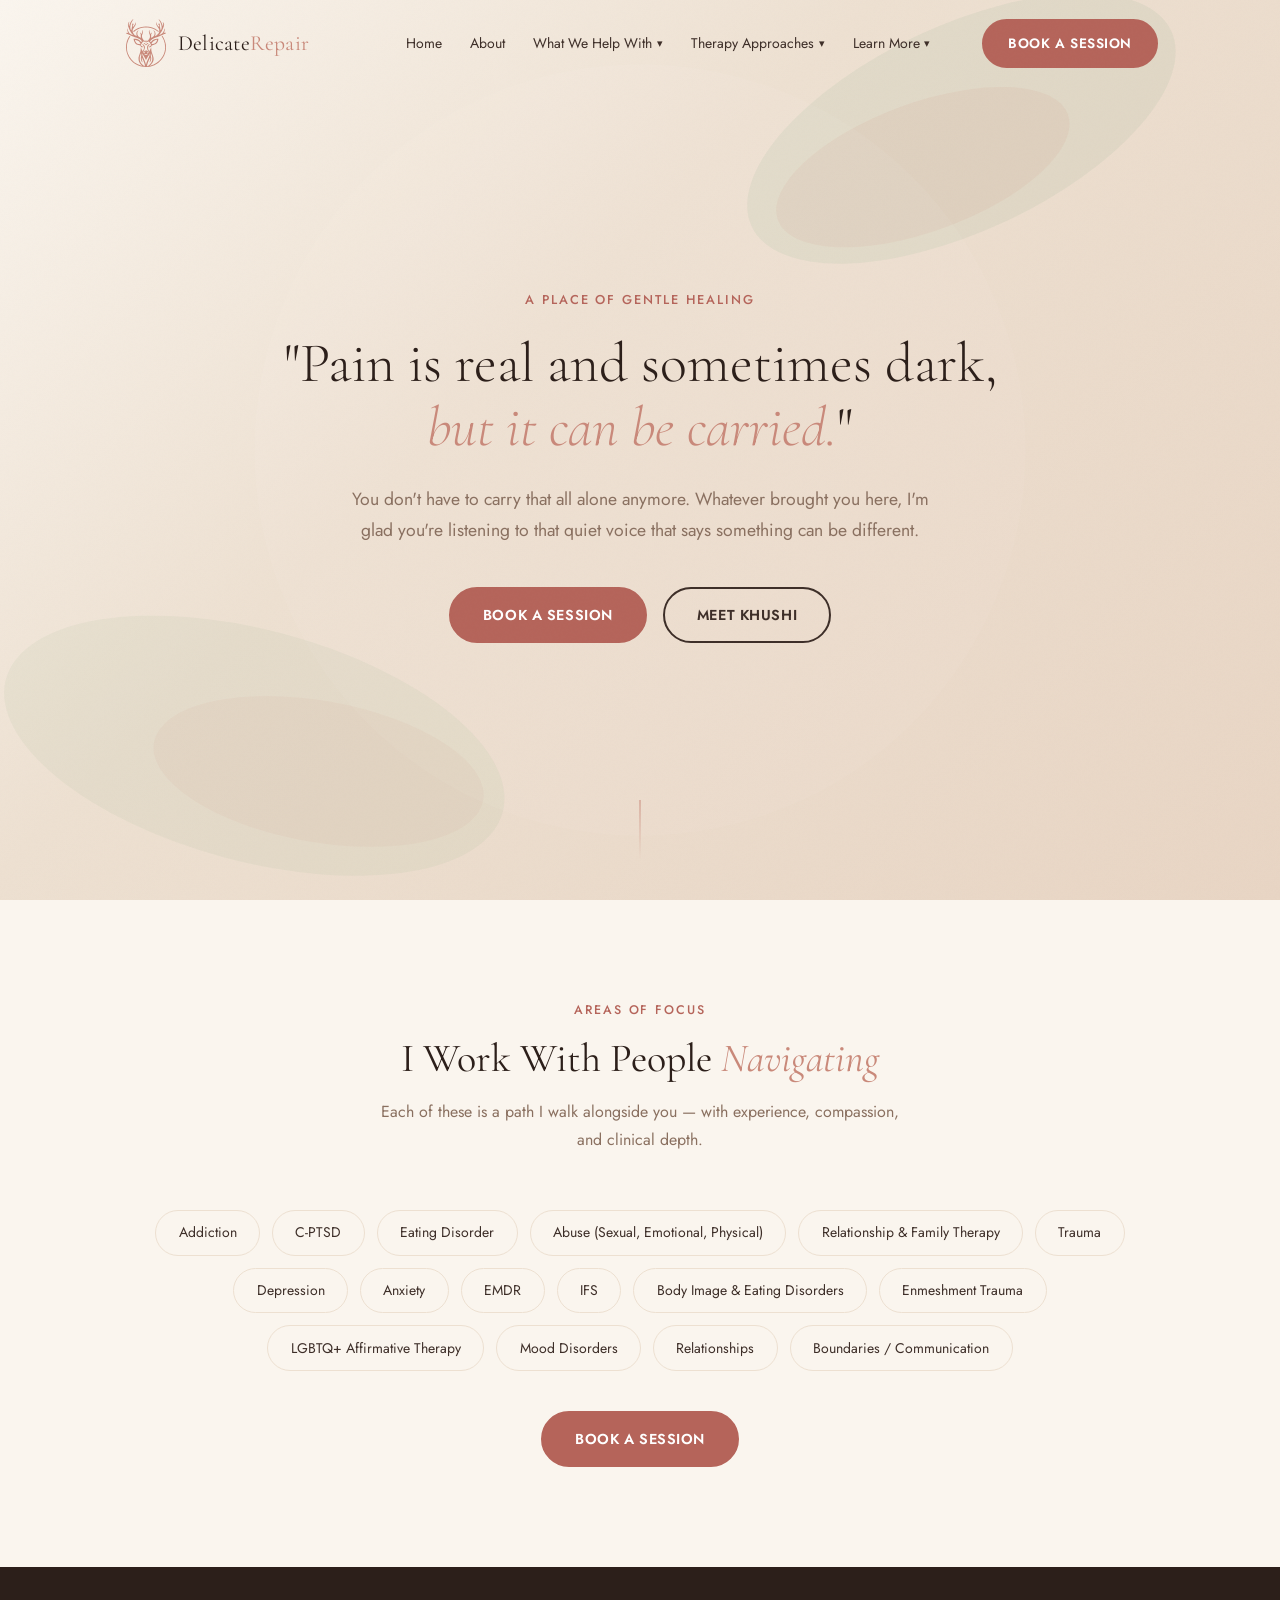
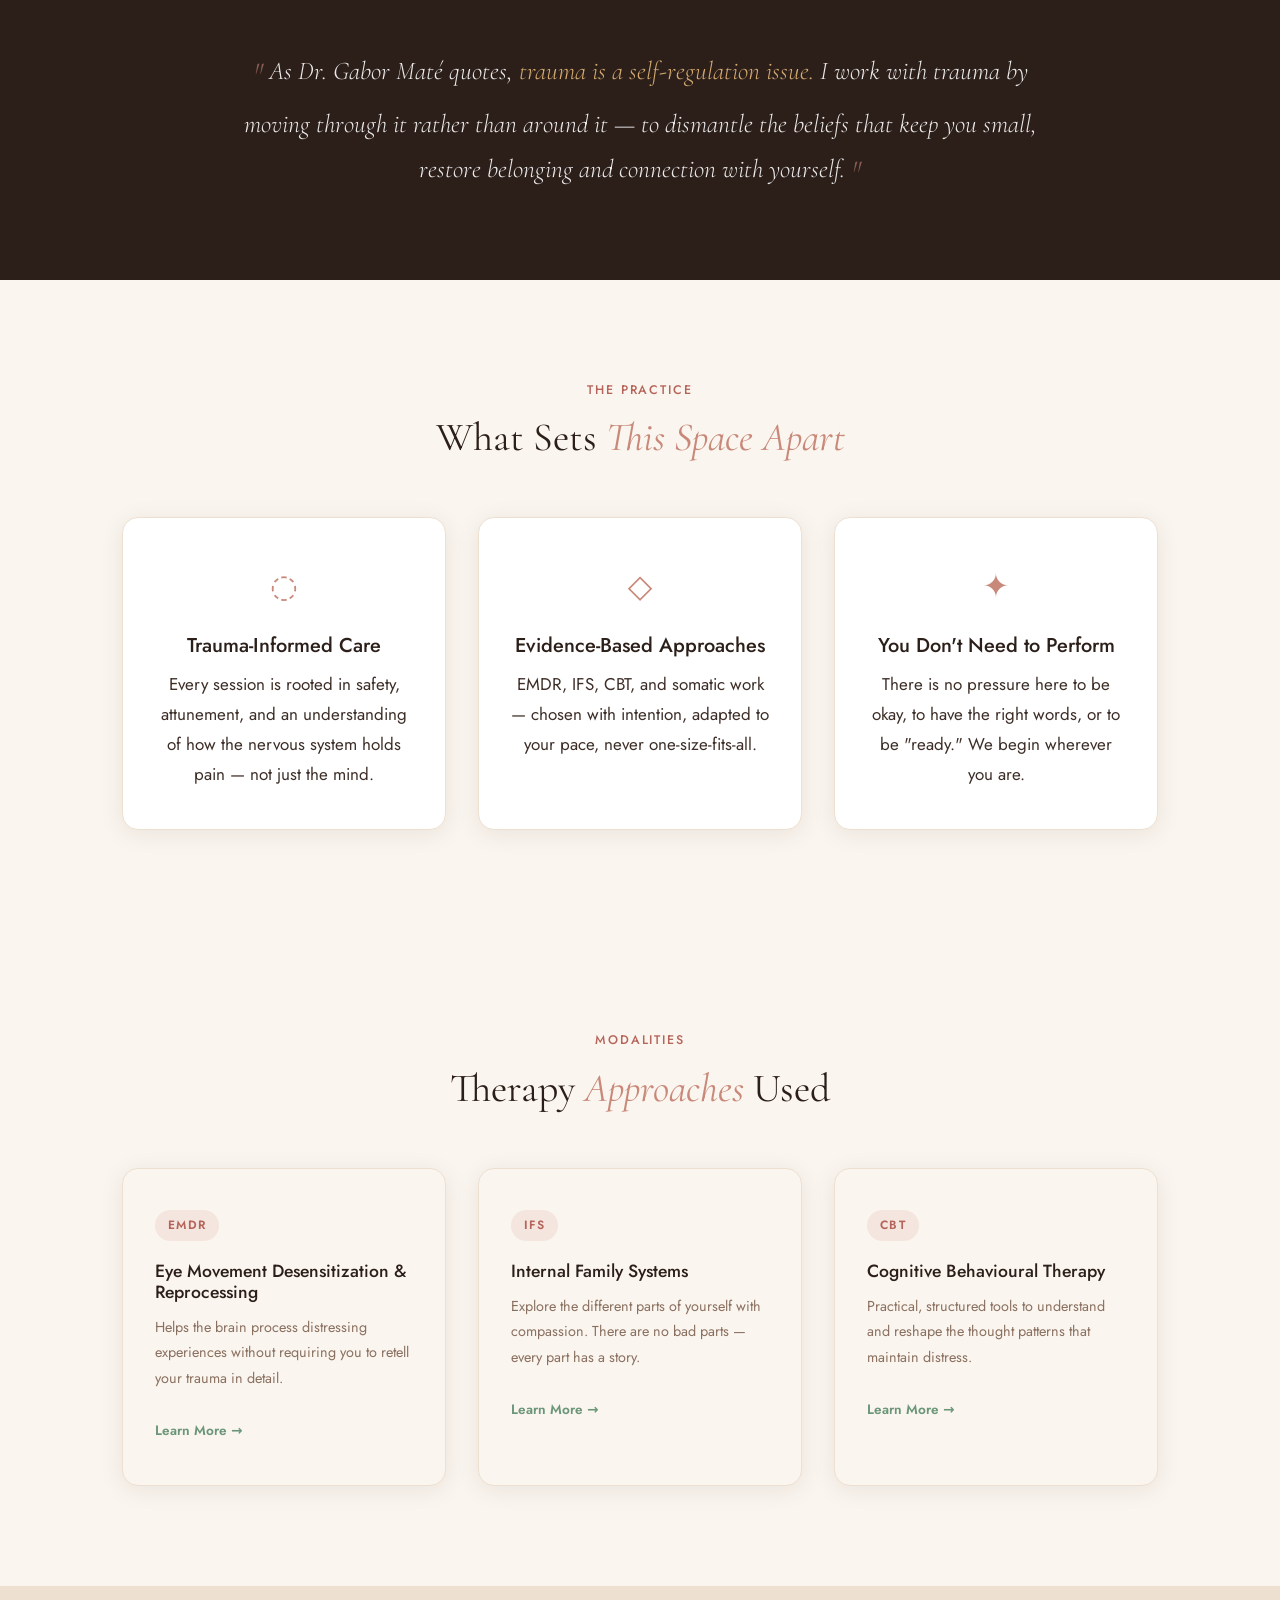
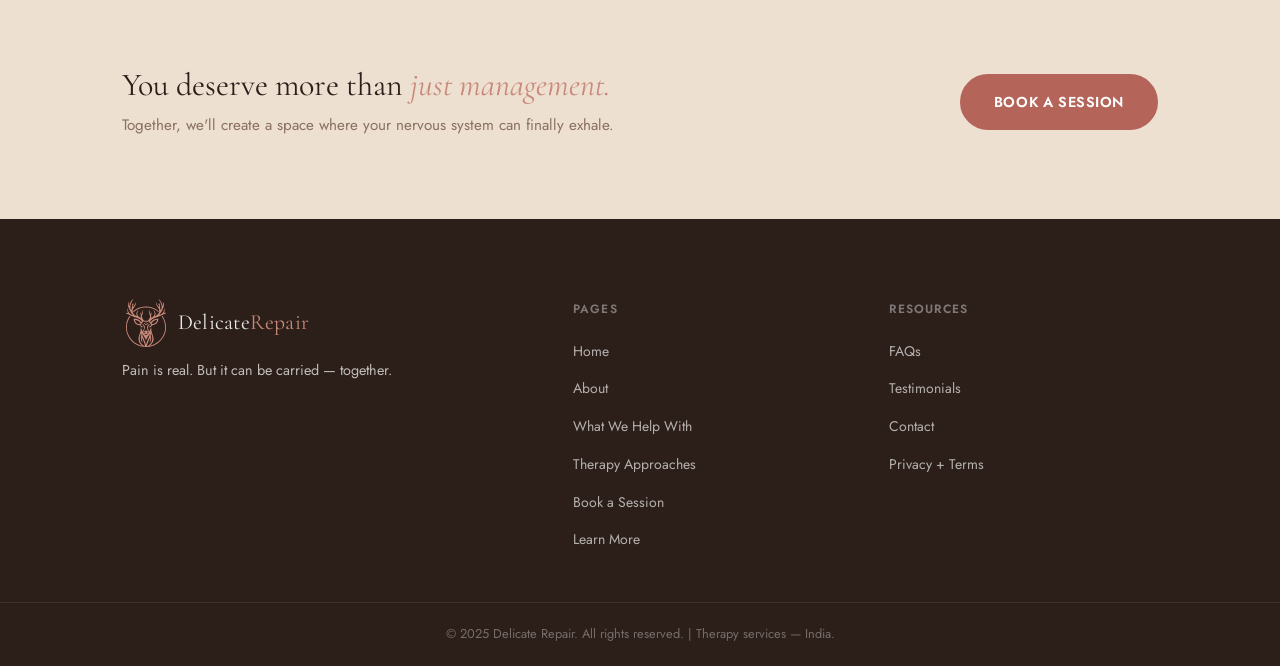
==== index.html @ 8965745e "Initial commit for Delicate Repair website" ====
<!doctype html>
<html lang="en">
  <head>
    <meta charset="UTF-8" />
    <meta name="viewport" content="width=device-width, initial-scale=1.0" />
    <title>Delicate Repair — Compassionate Therapy by Khushi</title>
    <meta name="description" content="Delicate Repair is a private therapy practice by Khushi — a trauma-informed therapist based in India. Individual, couples, and family therapy rooted in compassion and healing." />
    <link rel="preconnect" href="https://fonts.googleapis.com" />
    <link rel="preconnect" href="https://fonts.gstatic.com" crossorigin />
    <link href="https://fonts.googleapis.com/css2?family=Cormorant+Garamond:ital,wght@0,300;0,400;0,500;0,600;1,300;1,400;1,500&family=Jost:wght@300;400;500;600&display=swap" rel="stylesheet" />
    <link rel="stylesheet" href="style.css" />
  </head>
  <body>
    <div class="grain-overlay" aria-hidden="true"></div>

    <!-- NAVBAR -->
    <nav class="navbar" id="navbar">
      <div class="nav-container">
        <a href="/" class="nav-logo">
          <img src="/logo2.svg" alt="Delicate Repair Logo" class="logo-mark" />
          <span class="logo-text">Delicate<em>Repair</em></span>
        </a>
        <ul class="nav-links" id="nav-links">
          <li><a href="/">Home</a></li>
          <li><a href="/about.html">About</a></li>
          <li class="has-dropdown">
            <a href="/specialties.html">What We Help With <span class="dropdown-arrow">▾</span></a>
            <ul class="dropdown">
              <li><a href="/specialties/trauma.html">Trauma</a></li>
              <li><a href="/specialties/anxiety.html">Anxiety</a></li>
              <li><a href="/specialties/depression.html">Depression</a></li>
              <li><a href="/specialties/eating-disorders.html">Eating Disorders</a></li>
              <li><a href="/specialties/addiction.html">Addiction</a></li>
              <li><a href="/specialties/couples-therapy.html">Couples Therapy</a></li>
              <li><a href="/specialties.html">All Specialties →</a></li>
            </ul>
          </li>
          <li class="has-dropdown">
            <a href="/approaches.html">Therapy Approaches <span class="dropdown-arrow">▾</span></a>
            <ul class="dropdown">
              <li><a href="/approaches/emdr.html">EMDR</a></li>
              <li><a href="/approaches/ifs.html">Internal Family Systems</a></li>
            </ul>
          </li>
          <li class="has-dropdown">
            <a href="/learn.html">Learn More <span class="dropdown-arrow">▾</span></a>
            <ul class="dropdown">
              <li><a href="/learn.html#faqs">FAQs</a></li>
              <li><a href="/learn.html#testimonials">Testimonials</a></li>
              <li><a href="/learn.html#contact">Contact</a></li>
            </ul>
          </li>
        </ul>
        <a href="/book.html" class="btn-primary nav-cta">Book a Session</a>
        <button class="hamburger" id="hamburger" aria-label="Toggle menu">
          <span></span><span></span><span></span>
        </button>
      </div>
    </nav>

    <!-- HERO -->
    <section class="hero" id="home">
      <div class="hero-bg">
        <div class="hero-gradient"></div>
        <div class="hero-botanical" aria-hidden="true">
          <svg viewBox="0 0 800 700" fill="none" xmlns="http://www.w3.org/2000/svg" class="hero-svg">
            <ellipse cx="650" cy="100" rx="180" ry="80" fill="#8FAF8E" opacity="0.12" transform="rotate(-25 650 100)"/>
            <ellipse cx="620" cy="130" rx="120" ry="50" fill="#C9897A" opacity="0.10" transform="rotate(-20 620 130)"/>
            <ellipse cx="100" cy="580" rx="200" ry="90" fill="#8FAF8E" opacity="0.10" transform="rotate(15 100 580)"/>
            <ellipse cx="150" cy="600" rx="130" ry="55" fill="#C9897A" opacity="0.08" transform="rotate(10 150 600)"/>
            <circle cx="400" cy="350" r="300" fill="#FAF5EE" opacity="0.04"/>
          </svg>
        </div>
      </div>
      <div class="hero-content fade-in">
        <p class="hero-eyebrow">A place of gentle healing</p>
        <h1 class="hero-title">"Pain is real and sometimes dark, <em>but it can be carried.</em>"</h1>
        <p class="hero-sub">
          You don't have to carry that all alone anymore. Whatever brought you here, I'm glad you're listening to that quiet voice that says something can be different.
        </p>
        <div class="hero-actions">
          <a href="/book.html" class="btn-primary">Book a Session</a>
          <a href="/about.html" class="btn-ghost">Meet Khushi</a>
        </div>
      </div>
      <a href="#works-with" class="scroll-indicator" aria-label="Scroll down">
        <span class="scroll-line"></span>
      </a>
    </section>

    <!-- WORKS WITH -->
    <section class="section works-with" id="works-with">
      <div class="container">
        <div class="section-header fade-in">
          <p class="section-eyebrow">Areas of Focus</p>
          <h2 class="section-title">I Work With People <em>Navigating</em></h2>
          <p class="section-sub">Each of these is a path I walk alongside you — with experience, compassion, and clinical depth.</p>
        </div>
        <div class="pills-grid fade-in" style="--delay:0.2s">
          <a href="/specialties/addiction.html" class="pill-tag">Addiction</a>
          <a href="/specialties/c-ptsd.html" class="pill-tag">C-PTSD</a>
          <a href="/specialties/eating-disorders.html" class="pill-tag">Eating Disorder</a>
          <a href="/specialties/abuse.html" class="pill-tag">Abuse (Sexual, Emotional, Physical)</a>
          <a href="/specialties/relationships.html" class="pill-tag">Relationship & Family Therapy</a>
          <a href="/specialties/trauma.html" class="pill-tag">Trauma</a>
          <a href="/specialties/depression.html" class="pill-tag">Depression</a>
          <a href="/specialties/anxiety.html" class="pill-tag">Anxiety</a>
          <a href="/approaches/emdr.html" class="pill-tag">EMDR</a>
          <a href="/approaches/ifs.html" class="pill-tag">IFS</a>
          <a href="/specialties/eating-disorders.html" class="pill-tag">Body Image & Eating Disorders</a>
          <a href="/specialties/enmeshment-trauma.html" class="pill-tag">Enmeshment Trauma</a>
          <a href="/specialties/lgbtq.html" class="pill-tag">LGBTQ+ Affirmative Therapy</a>
          <a href="/specialties/mood-disorders.html" class="pill-tag">Mood Disorders</a>
          <a href="/specialties/relationships.html" class="pill-tag">Relationships</a>
          <a href="/specialties/boundaries.html" class="pill-tag">Boundaries / Communication</a>
        </div>
        <div class="section-cta fade-in" style="--delay:0.35s">
          <a href="/book.html" class="btn-primary">Book a Session</a>
        </div>
      </div>
    </section>

    <!-- PHILOSOPHY QUOTE BAND -->
    <section class="quote-band">
      <div class="container">
        <blockquote class="pull-quote fade-in">
          <span class="quote-mark">"</span>
          As Dr. Gabor Maté quotes, <em>trauma is a self-regulation issue.</em> I work with trauma by moving through it rather than around it — to dismantle the beliefs that keep you small, restore belonging and connection with yourself.
          <span class="quote-mark">"</span>
        </blockquote>
      </div>
    </section>

    <!-- THREE PILLARS -->
    <section class="section pillars">
      <div class="container">
        <div class="section-header fade-in">
          <p class="section-eyebrow">The Practice</p>
          <h2 class="section-title">What Sets <em>This Space Apart</em></h2>
        </div>
        <div class="pillars-grid">
          <div class="pillar-card fade-in">
            <div class="pillar-icon">◌</div>
            <h3>Trauma-Informed Care</h3>
            <p>Every session is rooted in safety, attunement, and an understanding of how the nervous system holds pain — not just the mind.</p>
          </div>
          <div class="pillar-card fade-in" style="--delay:0.15s">
            <div class="pillar-icon">◇</div>
            <h3>Evidence-Based Approaches</h3>
            <p>EMDR, IFS, CBT, and somatic work — chosen with intention, adapted to your pace, never one-size-fits-all.</p>
          </div>
          <div class="pillar-card fade-in" style="--delay:0.3s">
            <div class="pillar-icon">✦</div>
            <h3>You Don't Need to Perform</h3>
            <p>There is no pressure here to be okay, to have the right words, or to be "ready." We begin wherever you are.</p>
          </div>
        </div>
      </div>
    </section>

    <!-- APPROACHES TEASER -->
    <section class="section approaches-teaser">
      <div class="container">
        <div class="section-header fade-in">
          <p class="section-eyebrow">Modalities</p>
          <h2 class="section-title">Therapy <em>Approaches</em> Used</h2>
        </div>
        <div class="approach-cards">
          <a href="/approaches/emdr.html" class="approach-card fade-in">
            <span class="approach-abbr">EMDR</span>
            <h3>Eye Movement Desensitization & Reprocessing</h3>
            <p>Helps the brain process distressing experiences without requiring you to retell your trauma in detail.</p>
            <span class="approach-link">Learn More →</span>
          </a>
          <a href="/approaches/ifs.html" class="approach-card fade-in" style="--delay:0.15s">
            <span class="approach-abbr">IFS</span>
            <h3>Internal Family Systems</h3>
            <p>Explore the different parts of yourself with compassion. There are no bad parts — every part has a story.</p>
            <span class="approach-link">Learn More →</span>
          </a>
          <a href="/specialties.html" class="approach-card fade-in" style="--delay:0.3s">
            <span class="approach-abbr">CBT</span>
            <h3>Cognitive Behavioural Therapy</h3>
            <p>Practical, structured tools to understand and reshape the thought patterns that maintain distress.</p>
            <span class="approach-link">Learn More →</span>
          </a>
        </div>
      </div>
    </section>

    <!-- CTA BAND -->
    <section class="cta-band fade-in">
      <div class="container cta-band-inner">
        <div>
          <h2 class="cta-band-title">You deserve more than <em>just management.</em></h2>
          <p class="cta-band-sub">Together, we'll create a space where your nervous system can finally exhale.</p>
        </div>
        <a href="/book.html" class="btn-primary">Book a Session</a>
      </div>
    </section>

    <!-- FOOTER -->
    <footer class="footer">
      <div class="container footer-inner">
        <div class="footer-brand">
          <a href="/" class="nav-logo">
            <img src="/logo2.svg" alt="Delicate Repair Logo" class="logo-mark" />
            <span class="logo-text">Delicate<em>Repair</em></span>
          </a>
          <p class="footer-tagline">Pain is real. But it can be carried — together.</p>
        </div>
        <div class="footer-col">
          <p class="footer-col-title">Pages</p>
          <ul>
            <li><a href="/">Home</a></li>
            <li><a href="/about.html">About</a></li>
            <li><a href="/specialties.html">What We Help With</a></li>
            <li><a href="/approaches.html">Therapy Approaches</a></li>
            <li><a href="/book.html">Book a Session</a></li>
            <li><a href="/learn.html">Learn More</a></li>
          </ul>
        </div>
        <div class="footer-col">
          <p class="footer-col-title">Resources</p>
          <ul>
            <li><a href="/learn.html#faqs">FAQs</a></li>
            <li><a href="/learn.html#testimonials">Testimonials</a></li>
            <li><a href="/learn.html#contact">Contact</a></li>
            <li><a href="/learn.html#privacy">Privacy + Terms</a></li>
          </ul>
        </div>
      </div>
      <div class="footer-bottom">
        <p>© 2025 Delicate Repair. All rights reserved. | Therapy services — India.</p>
      </div>
    </footer>

    <script src="script.js"></script>
  </body>
</html>
---- style.css ----
/* ============================================================
   DELICATE REPAIR — FULL DESIGN SYSTEM
   Color: Dusty Rose / Sage Green / Deep Espresso / Warm Cream
   Fonts: Cormorant Garamond (serif), Jost (sans)
   ============================================================ */

/* ── ROOT / TOKENS ── */
:root {
  --brand:       #C9897A;
  --brand-deep:  #B5645A;
  --brand-hover: #8F3F36;
  --sage:        #8FAF8E;
  --sage-deep:   #6B967A;
  --sage-hover:  #4A7058;
  --espresso:    #2C1F1A;
  --cream:       #FAF5EE;
  --linen:       #EDE0D1;
  --text:        #3D2E28;
  --text-muted:  #8A7060;
  --amber:       #D4AA70;
  --lavender:    #B2A4C7;
  --moss:        #7A9E7E;

  --shadow-card: 0 4px 24px rgba(44,31,26,0.08);
  --shadow-lift: 0 8px 40px rgba(44,31,26,0.14);
  --radius-card: 16px;
  --radius-btn:  50px;
  --max-w:       1100px;

  --transition: 0.28s cubic-bezier(0.4, 0, 0.2, 1);
}

/* ── RESET & BASE ── */
*, *::before, *::after { box-sizing: border-box; margin: 0; padding: 0; }

html { scroll-behavior: smooth; }

body {
  font-family: 'Jost', system-ui, sans-serif;
  font-size: 17px;
  line-height: 1.75;
  color: var(--text);
  background: var(--cream);
  overflow-x: hidden;
}

img { max-width: 100%; display: block; }

a { color: var(--sage-deep); text-decoration: underline; text-underline-offset: 3px; transition: color var(--transition); }
a:hover { color: var(--sage-hover); }

h1, h2, h3, h4 { font-family: 'Cormorant Garamond', Georgia, serif; line-height: 1.2; color: var(--espresso); }
h1 { font-size: clamp(2rem, 5vw, 3.75rem); font-weight: 300; }
h2 { font-size: clamp(1.5rem, 4vw, 2.25rem); font-weight: 500; }
h3 { font-family: 'Jost', sans-serif; font-size: clamp(1rem, 2vw, 1.25rem); font-weight: 500; }

em { font-style: italic; color: var(--brand); }

p { margin-bottom: 1.1rem; }
p:last-child { margin-bottom: 0; }

ul { list-style: none; }

/* ── GRAIN OVERLAY ── */
.grain-overlay {
  position: fixed; inset: 0; z-index: 9999; pointer-events: none;
  background-image: url("data:image/svg+xml,%3Csvg viewBox='0 0 512 512' xmlns='http://www.w3.org/2000/svg'%3E%3Cfilter id='n'%3E%3CfeTurbulence type='fractalNoise' baseFrequency='0.75' numOctaves='4' stitchTiles='stitch'/%3E%3C/filter%3E%3Crect width='100%25' height='100%25' filter='url(%23n)' opacity='0.03'/%3E%3C/svg%3E");
  opacity: 0.4;
}

/* ── CONTAINER ── */
.container { max-width: var(--max-w); margin: 0 auto; padding: 0 2rem; }

/* ── SECTION ── */
.section { padding: clamp(60px, 8vw, 100px) 0; }

/* ── BUTTONS ── */
.btn-primary, .btn-ghost {
  display: inline-block;
  font-family: 'Jost', sans-serif;
  font-weight: 600;
  font-size: 0.9rem;
  letter-spacing: 0.04em;
  text-transform: uppercase;
  border-radius: var(--radius-btn);
  padding: 0.85rem 2rem;
  text-decoration: none;
  transition: all var(--transition);
  cursor: pointer;
  border: 2px solid transparent;
  white-space: nowrap;
}

.btn-primary {
  background: var(--brand-deep);
  color: #fff;
  border-color: var(--brand-deep);
}
.btn-primary:hover {
  background: var(--brand-hover);
  border-color: var(--brand-hover);
  color: #fff;
  transform: translateY(-2px);
  box-shadow: 0 6px 20px rgba(143,63,54,0.3);
}

.btn-ghost {
  background: transparent;
  color: var(--text);
  border-color: var(--text);
}
.btn-ghost:hover {
  background: var(--espresso);
  color: #fff;
  border-color: var(--espresso);
  transform: translateY(-2px);
}

/* ── ANIMATIONS ── */
.fade-in {
  opacity: 0;
  transform: translateY(24px);
  transition: opacity 0.7s ease calc(var(--delay, 0s)), transform 0.7s ease calc(var(--delay, 0s));
}
.fade-in.visible {
  opacity: 1;
  transform: translateY(0);
}

/* ── NAVBAR ── */
.navbar {
  position: fixed; top: 0; left: 0; right: 0; z-index: 1000;
  padding: 1.2rem 0;
  transition: background var(--transition), backdrop-filter var(--transition), padding var(--transition), box-shadow var(--transition);
}
.navbar.scrolled {
  background: rgba(250,245,238,0.92);
  backdrop-filter: blur(16px);
  -webkit-backdrop-filter: blur(16px);
  padding: 0.8rem 0;
  box-shadow: 0 2px 20px rgba(44,31,26,0.08);
}
.nav-container {
  max-width: var(--max-w); margin: 0 auto; padding: 0 2rem;
  display: flex; align-items: center; gap: 2rem;
}
.nav-logo {
  text-decoration: none;
  display: flex; align-items: center; gap: 0.5rem;
  flex-shrink: 0;
  margin-right: auto;
}
.logo-mark { width: 3rem; height: 3rem; object-fit: contain; flex-shrink: 0; display: inline-block; fill: var(--brand); }
.logo-text {
  font-family: 'Cormorant Garamond', Georgia, serif;
  font-size: 1.35rem; font-weight: 400;
  color: var(--espresso); letter-spacing: 0.01em;
}
.logo-text em { font-style: normal; color: var(--brand); }

.nav-links {
  display: flex; align-items: center; gap: 0.25rem; list-style: none;
}
.nav-links li { position: relative; }
.nav-links a {
  font-family: 'Jost', sans-serif; font-size: 0.875rem; font-weight: 400;
  color: var(--text); text-decoration: none; padding: 0.5rem 0.75rem;
  border-radius: 6px; display: flex; align-items: center; gap: 0.3rem;
  transition: all var(--transition);
}
.nav-links a:hover, .nav-links a.active { color: var(--brand-deep); background: rgba(201,137,122,0.08); }

.dropdown-arrow { font-size: 0.7rem; transition: transform var(--transition); }
.has-dropdown:hover .dropdown-arrow { transform: rotate(180deg); }

/* Dropdown */
.dropdown {
  position: absolute; top: calc(100% + 0.5rem); left: 0;
  background: var(--cream); border: 1px solid var(--linen);
  border-radius: var(--radius-card); padding: 0.5rem;
  box-shadow: var(--shadow-lift); min-width: 210px;
  opacity: 0; visibility: hidden; transform: translateY(-8px);
  transition: all var(--transition);
  list-style: none;
}
.has-dropdown:hover .dropdown {
  opacity: 1; visibility: visible; transform: translateY(0);
}
.dropdown a {
  display: block; padding: 0.55rem 1rem; border-radius: 8px;
  font-size: 0.875rem; color: var(--text); text-decoration: none;
  transition: all var(--transition);
}
.dropdown a:hover { background: rgba(201,137,122,0.1); color: var(--brand-deep); }

.nav-cta { margin-left: 0.5rem; font-size: 0.85rem; padding: 0.65rem 1.5rem; }

/* Hamburger */
.hamburger {
  display: none; flex-direction: column; gap: 5px; cursor: pointer;
  background: none; border: none; padding: 0.5rem;
}
.hamburger span {
  display: block; width: 24px; height: 2px; background: var(--espresso);
  border-radius: 2px; transition: all var(--transition);
}

/* ── HERO ── */
.hero {
  min-height: 100vh;
  display: flex; align-items: center; justify-content: center;
  position: relative; overflow: hidden;
  padding: 8rem 2rem 6rem;
}
.hero-bg {
  position: absolute; inset: 0;
}
.hero-gradient {
  position: absolute; inset: 0;
  background: linear-gradient(135deg, #FAF5EE 0%, #EDE0D1 40%, #e8d5c4 100%);
}
.hero-botanical { position: absolute; inset: 0; overflow: hidden; }
.hero-svg { width: 100%; height: 100%; position: absolute; inset: 0; }

.hero-content {
  position: relative; z-index: 2; max-width: 760px; text-align: center;
}
.hero-eyebrow {
  font-family: 'Jost', sans-serif; font-size: 0.8rem; font-weight: 500;
  text-transform: uppercase; letter-spacing: 0.15em; color: var(--brand-deep);
  margin-bottom: 1.25rem;
}
.hero-title {
  font-family: 'Cormorant Garamond', Georgia, serif;
  font-size: clamp(2rem, 5vw, 3.5rem); font-weight: 300; line-height: 1.15;
  color: var(--espresso); margin-bottom: 1.5rem;
}
.hero-sub {
  font-size: clamp(1rem, 1.5vw, 1.1rem); color: var(--text-muted);
  max-width: 600px; margin: 0 auto 2.5rem; line-height: 1.8;
}
.hero-actions { display: flex; gap: 1rem; justify-content: center; flex-wrap: wrap; }

.scroll-indicator {
  position: absolute; bottom: 2.5rem; left: 50%; transform: translateX(-50%);
  display: flex; flex-direction: column; align-items: center; text-decoration: none;
  z-index: 2;
}
.scroll-line {
  display: block; width: 1px; height: 60px;
  background: linear-gradient(to bottom, var(--brand), transparent);
  animation: scrollPulse 2s ease-in-out infinite;
}
@keyframes scrollPulse { 0%,100% { opacity:1; transform: scaleY(1); } 50% { opacity:0.4; transform: scaleY(0.6); } }

/* ── SECTION HEADER ── */
.section-header { text-align: center; margin-bottom: 3.5rem; }
.section-eyebrow {
  font-family: 'Jost', sans-serif; font-size: 0.78rem; font-weight: 500;
  text-transform: uppercase; letter-spacing: 0.15em; color: var(--brand-deep);
  margin-bottom: 0.75rem;
}
.section-eyebrow a { color: inherit; text-decoration: none; }
.section-eyebrow a:hover { text-decoration: underline; }
.section-title {
  font-family: 'Cormorant Garamond', Georgia, serif;
  font-size: clamp(1.75rem, 4vw, 2.5rem); font-weight: 400; color: var(--espresso);
  margin-bottom: 1rem;
}
.section-sub { color: var(--text-muted); font-size: 1rem; max-width: 520px; margin: 0 auto; }

.section-cta { text-align: center; margin-top: 2.5rem; }

/* ── PILLS GRID ── */
.pills-grid {
  display: flex; flex-wrap: wrap; gap: 0.75rem; justify-content: center;
  margin-bottom: 0;
}
.pill-tag {
  display: inline-block; padding: 0.6rem 1.4rem;
  background: var(--cream); border: 1.5px solid var(--linen);
  border-radius: var(--radius-btn); font-family: 'Jost', sans-serif;
  font-size: 0.875rem; font-weight: 400; color: var(--text);
  text-decoration: none; transition: all var(--transition);
}
.pill-tag:hover {
  background: var(--brand); border-color: var(--brand); color: #fff;
  transform: translateY(-2px); box-shadow: var(--shadow-card);
}

/* ── QUOTE BAND ── */
.quote-band {
  background: var(--espresso);
  padding: clamp(50px, 7vw, 80px) 0;
}
.pull-quote {
  font-family: 'Cormorant Garamond', Georgia, serif;
  font-size: clamp(1.2rem, 2.5vw, 1.6rem); font-style: italic;
  color: rgba(255,255,255,0.9); text-align: center; max-width: 820px; margin: 0 auto;
  line-height: 1.7; font-weight: 300;
}
.pull-quote em { color: var(--amber); }
.quote-mark { font-size: 2rem; color: var(--brand); opacity: 0.6; vertical-align: middle; }

/* ── PILLARS ── */
.pillars-grid {
  display: grid; grid-template-columns: repeat(auto-fit, minmax(280px, 1fr));
  gap: 2rem;
}
.pillar-card {
  background: #fff; border: 1px solid var(--linen); border-radius: var(--radius-card);
  padding: 2.5rem 2rem; text-align: center;
  box-shadow: var(--shadow-card); transition: all var(--transition);
}
.pillar-card:hover { transform: translateY(-4px); box-shadow: var(--shadow-lift); }
.pillar-icon { font-size: 2rem; color: var(--brand); margin-bottom: 1.25rem; }
.pillar-card h3 { font-family: 'Jost', sans-serif; margin-bottom: 0.75rem; }

/* ── APPROACH CARDS ── */
.approach-cards {
  display: grid; grid-template-columns: repeat(auto-fit, minmax(280px, 1fr)); gap: 2rem;
}
.approach-card {
  background: var(--cream); border: 1.5px solid var(--linen); border-radius: var(--radius-card);
  padding: 2.5rem 2rem; text-decoration: none; color: var(--text);
  transition: all var(--transition); display: block;
  box-shadow: var(--shadow-card);
}
.approach-card:hover {
  background: var(--espresso); border-color: var(--espresso); color: rgba(255,255,255,0.9);
  transform: translateY(-4px); box-shadow: var(--shadow-lift);
}
.approach-card:hover .approach-abbr { color: var(--brand); background: rgba(201,137,122,0.15); }
.approach-card:hover p { color: rgba(255,255,255,0.7); }
.approach-card:hover .approach-link { color: var(--brand); }
.approach-abbr {
  display: inline-block; font-family: 'Jost', sans-serif; font-size: 0.75rem;
  font-weight: 600; letter-spacing: 0.12em; text-transform: uppercase;
  color: var(--brand-deep); background: rgba(181,100,90,0.1);
  padding: 0.3rem 0.8rem; border-radius: 30px; margin-bottom: 1.25rem;
  transition: all var(--transition);
}
.approach-card h3 { font-family: 'Jost', sans-serif; font-size: 1.1rem; margin-bottom: 0.75rem; }
.approach-card p { font-size: 0.9rem; color: var(--text-muted); margin-bottom: 1.5rem; transition: color var(--transition); }
.approach-link { font-size: 0.85rem; font-weight: 600; color: var(--sage-deep); text-decoration: none; transition: color var(--transition); }

/* ── CTA BAND ── */
.cta-band {
  background: var(--linen);
  padding: clamp(50px, 7vw, 80px) 0;
}
.cta-band-inner {
  display: flex; align-items: center; justify-content: space-between;
  gap: 2rem; flex-wrap: wrap;
}
.cta-band-title {
  font-family: 'Cormorant Garamond', Georgia, serif;
  font-size: clamp(1.5rem, 3vw, 2rem); font-weight: 400; color: var(--espresso);
  margin-bottom: 0.5rem;
}
.cta-band-sub { color: var(--text-muted); font-size: 0.95rem; }

/* ── PAGE HERO ── */
.page-hero {
  padding: clamp(140px, 18vw, 200px) 0 clamp(60px, 8vw, 80px);
  background: linear-gradient(160deg, var(--cream) 0%, var(--linen) 100%);
  text-align: center; position: relative; overflow: hidden;
}
.page-hero::before {
  content: '';
  position: absolute; inset: 0;
  background: url("data:image/svg+xml,%3Csvg viewBox='0 0 1000 400' xmlns='http://www.w3.org/2000/svg'%3E%3Cellipse cx='850' cy='200' rx='300' ry='150' fill='%238FAF8E' opacity='0.06' transform='rotate(-20 850 200)'/%3E%3Cellipse cx='150' cy='200' rx='200' ry='100' fill='%23C9897A' opacity='0.05' transform='rotate(15 150 200)'/%3E%3C/svg%3E") no-repeat center;
  background-size: cover; pointer-events: none;
}
.page-hero .container { position: relative; z-index: 1; }
.page-hero-title { margin-bottom: 1rem; }
.page-hero-sub {
  font-size: clamp(1rem, 1.5vw, 1.1rem); color: var(--text-muted);
  max-width: 600px; margin: 0 auto; line-height: 1.8;
}

/* ── SPECIALTIES GRID ── */
.specialties-grid {
  display: grid; grid-template-columns: repeat(auto-fill, minmax(300px, 1fr)); gap: 1.5rem;
}
.specialty-card {
  background: #fff; border: 1px solid var(--linen); border-radius: var(--radius-card);
  padding: 2rem 1.75rem; text-decoration: none; color: var(--text);
  transition: all var(--transition); box-shadow: var(--shadow-card);
  display: block;
}
.specialty-card:hover {
  transform: translateY(-4px); box-shadow: var(--shadow-lift);
  border-color: var(--brand); background: var(--cream);
  color: var(--text);
}
.spec-icon { font-size: 1.5rem; color: var(--brand); margin-bottom: 1rem; }
.specialty-card h2 {
  font-family: 'Jost', sans-serif; font-size: 1.1rem; font-weight: 600;
  color: var(--espresso); margin-bottom: 0.75rem;
}
.specialty-card ul { list-style: none; }
.specialty-card li {
  font-size: 0.875rem; color: var(--text-muted); padding: 0.25rem 0;
  border-bottom: 1px solid var(--linen); display: flex; align-items: center; gap: 0.5rem;
}
.specialty-card li::before { content:'–'; color: var(--brand); font-weight: 300; flex-shrink: 0; }
.specialty-card li:last-child { border-bottom: none; }
.spec-link {
  display: inline-block; margin-top: 1.25rem; font-size: 0.85rem;
  font-weight: 600; color: var(--sage-deep);
}

/* ── ABOUT PAGE ── */
.about-container {
  display: grid; grid-template-columns: 1fr 1.4fr; gap: 4rem; align-items: start;
}
.about-image { position: relative; }
.about-img-placeholder {
  width: 100%; aspect-ratio: 4/5; border-radius: var(--radius-card);
  overflow: hidden; background: var(--linen);
}
.about-img-placeholder svg { width: 100%; height: 100%; }
.about-img-accent {
  position: absolute; bottom: -1rem; right: -1rem;
  width: 60%; height: 60%; border-radius: var(--radius-card);
  background: var(--linen); border: 3px solid #fff; z-index: -1;
}
.about-content { padding-top: 1rem; }
.about-content .section-eyebrow { text-align: left; }
.about-content .section-title { text-align: left; }
.about-content p + p { margin-top: 0; }

.credentials-grid {
  display: grid; grid-template-columns: repeat(auto-fill, minmax(250px, 1fr)); gap: 1.25rem;
}
.credential-card {
  background: #fff; border: 1px solid var(--linen); border-radius: var(--radius-card);
  padding: 1.75rem 1.5rem; display: flex; align-items: flex-start; gap: 1rem;
  box-shadow: var(--shadow-card); transition: all var(--transition);
}
.credential-card:hover { transform: translateY(-3px); box-shadow: var(--shadow-lift); }
.cred-icon { font-size: 1.25rem; color: var(--brand); flex-shrink: 0; }
.credential-card h3 { font-family: 'Jost', sans-serif; font-size: 0.95rem; font-weight: 500; }

/* ── BIO SECTION ── */
.bio-content { max-width: 820px; margin: 0 auto; }
.bio-list { margin: 1rem 0 1rem 0; list-style: none; }
.bio-list li {
  padding: 0.4rem 0 0.4rem 1.5rem; position: relative; color: var(--text);
  border-bottom: 1px solid var(--linen);
}
.bio-list li:last-child { border-bottom: none; }
.bio-list li::before { content: '◌'; position: absolute; left: 0; color: var(--brand); }
.bio-list a { color: var(--sage-deep); }

/* ── APPROACH DETAIL ── */
.approach-detail-grid { display: grid; grid-template-columns: 1fr; gap: 2rem; }
.approach-detail-card {
  background: #fff; border: 1px solid var(--linen); border-radius: var(--radius-card);
  padding: 3rem 2.5rem; box-shadow: var(--shadow-card);
}
.approach-detail-header { display: flex; align-items: flex-start; gap: 1.5rem; margin-bottom: 1.5rem; flex-wrap: wrap; }
.approach-abbr-lg {
  font-family: 'Cormorant Garamond', Georgia, serif;
  font-size: 3.5rem; font-weight: 300; color: var(--brand); line-height: 1;
  flex-shrink: 0;
}
.approach-detail-card h2 { margin-bottom: 0; }

/* ── DEEP DIVE ── */
.deep-dive-container {
  display: grid; grid-template-columns: 1fr 300px; gap: 3rem; align-items: start;
}
.deep-dive-content { }
.deep-section { margin-bottom: 3rem; }
.deep-section:last-child { margin-bottom: 0; }
.deep-section h2 {
  font-family: 'Jost', sans-serif; font-size: 1.25rem; font-weight: 600;
  color: var(--espresso); margin-bottom: 1rem; padding-bottom: 0.75rem;
  border-bottom: 2px solid var(--linen);
}
.deep-list { list-style: none; margin: 0.75rem 0 1rem; }
.deep-list li {
  padding: 0.45rem 0 0.45rem 1.5rem; position: relative;
  border-bottom: 1px solid var(--linen); font-size: 0.95rem;
}
.deep-list li:last-child { border-bottom: none; }
.deep-list li::before { content: '◌'; position: absolute; left: 0; color: var(--sage); }
.deep-list.two-col { columns: 2; column-gap: 2rem; }
.deep-list.two-col li { break-inside: avoid; }
.deep-note {
  font-style: italic; color: var(--text-muted); font-size: 0.95rem;
  border-left: 3px solid var(--brand); padding-left: 1rem; margin-top: 1rem;
}
.highlight-box {
  background: var(--linen); border-radius: 12px; padding: 1.5rem 1.75rem;
  border-left: 4px solid var(--brand); margin: 1.5rem 0;
}
.pull-quote-sm {
  font-family: 'Cormorant Garamond', Georgia, serif;
  font-size: 1.25rem; font-style: italic; color: var(--espresso); font-weight: 400;
}

/* Deep dive sidebar */
.deep-dive-sidebar { }
.sidebar-cta-card {
  background: var(--espresso); border-radius: var(--radius-card);
  padding: 2rem 1.75rem; color: rgba(255,255,255,0.9);
  margin-bottom: 1.5rem; position: sticky; top: 7rem;
}
.sidebar-cta-card h3 {
  font-family: 'Jost', sans-serif; font-size: 1.1rem; color: #fff;
  margin-bottom: 0.75rem;
}
.sidebar-cta-card p { font-size: 0.9rem; color: rgba(255,255,255,0.7); margin-bottom: 1.25rem; }
.sidebar-related {
  background: #fff; border: 1px solid var(--linen); border-radius: var(--radius-card);
  padding: 1.5rem; position: sticky; top: calc(7rem + 200px);
}
.sidebar-related h4 {
  font-family: 'Jost', sans-serif; font-size: 0.85rem; font-weight: 600;
  text-transform: uppercase; letter-spacing: 0.08em; color: var(--text-muted);
  margin-bottom: 0.75rem;
}
.sidebar-related ul { list-style: none; }
.sidebar-related li { border-bottom: 1px solid var(--linen); }
.sidebar-related li:last-child { border-bottom: none; }
.sidebar-related a {
  display: block; padding: 0.5rem 0; font-size: 0.9rem;
  color: var(--text); text-decoration: none; transition: color var(--transition);
}
.sidebar-related a:hover { color: var(--brand-deep); }

/* ── ADDICTION TYPES ── */
.addiction-types { display: grid; grid-template-columns: repeat(auto-fit, minmax(230px, 1fr)); gap: 1.5rem; margin-top: 1rem; }
.addiction-type-card {
  background: #fff; border: 1px solid var(--linen); border-radius: var(--radius-card);
  padding: 1.75rem; box-shadow: var(--shadow-card);
}
.addiction-type-card h3 { font-family: 'Jost', sans-serif; font-size: 1rem; margin-bottom: 0.5rem; color: var(--espresso); }
.addiction-type-card p { font-size: 0.9rem; color: var(--text-muted); margin: 0; }

/* ── BOOK PAGE ── */
.session-types-grid {
  display: grid; grid-template-columns: repeat(auto-fit, minmax(260px, 1fr)); gap: 2rem;
}
.session-type-card {
  background: #fff; border: 1px solid var(--linen); border-radius: var(--radius-card);
  padding: 2.5rem 2rem; text-align: center; box-shadow: var(--shadow-card);
  transition: all var(--transition);
}
.session-type-card:hover { transform: translateY(-4px); box-shadow: var(--shadow-lift); border-color: var(--brand); }
.st-icon { font-size: 2rem; color: var(--brand); margin-bottom: 1rem; }
.session-type-card h3 { font-family: 'Jost', sans-serif; font-size: 1.15rem; margin-bottom: 0.75rem; }
.session-type-card p { font-size: 0.9rem; color: var(--text-muted); margin-bottom: 1.5rem; }

.booking-options-grid {
  display: grid; grid-template-columns: repeat(auto-fit, minmax(280px, 1fr)); gap: 2rem;
}
.booking-option {
  background: #fff; border: 1px solid var(--linen); border-radius: var(--radius-card);
  padding: 2.5rem 2rem; text-align: center; box-shadow: var(--shadow-card);
}
.booking-icon { font-size: 2.5rem; margin-bottom: 1rem; }
.booking-option h3 { font-family: 'Jost', sans-serif; margin-bottom: 0.75rem; }
.booking-option p { color: var(--text-muted); font-size: 0.9rem; margin-bottom: 1.5rem; }
.booking-note { font-size: 0.8rem; color: var(--text-muted); margin-top: 0.75rem; }

/* ── CONTACT / FORM ── */
.contact-container {
  display: grid; grid-template-columns: 1fr 1.2fr; gap: 4rem; align-items: start;
}
.contact-info .section-eyebrow, .contact-info .section-title { text-align: left; }
.contact-details { margin: 1.5rem 0; display: flex; flex-direction: column; gap: 0.75rem; }
.contact-detail {
  display: flex; align-items: center; gap: 0.75rem;
  font-size: 0.925rem; color: var(--text-muted);
}
.cd-icon { color: var(--brand); font-size: 1rem; width: 1.5rem; flex-shrink: 0; }

.contact-form { }
.form-group { display: flex; flex-direction: column; gap: 0.4rem; margin-bottom: 1.25rem; }
.form-group label {
  font-size: 0.85rem; font-weight: 500; color: var(--text-muted);
  text-transform: uppercase; letter-spacing: 0.06em;
}
.form-group input, .form-group select, .form-group textarea {
  width: 100%; padding: 0.85rem 1rem;
  border: 1.5px solid var(--linen); border-radius: 10px;
  background: #fff; font-family: 'Jost', sans-serif; font-size: 0.95rem;
  color: var(--text); transition: all var(--transition); outline: none;
}
.form-group input:focus, .form-group select:focus, .form-group textarea:focus {
  border-color: var(--brand); box-shadow: 0 0 0 3px rgba(201,137,122,0.15);
}
.form-group textarea { resize: vertical; min-height: 120px; }
.form-row { display: grid; grid-template-columns: 1fr 1fr; gap: 1rem; }
.form-submit { width: 100%; text-align: center; border: none; }
.form-success {
  display: none; text-align: center; color: var(--moss); background: rgba(122,158,126,0.1);
  border: 1px solid var(--moss); border-radius: 10px; padding: 1rem; margin-top: 1rem;
  font-size: 0.95rem;
}
.form-success.show { display: block; }

/* ── PAGE HERO SPECIALTY ── */
.page-hero--specialty { text-align: left; }
.page-hero--specialty .container { max-width: var(--max-w); }
.page-hero--specialty .page-hero-title { max-width: 600px; }
.page-hero--specialty .page-hero-sub { margin: 0; max-width: 600px; }

/* ── LEARN PAGE ── */
/* FAQs */
.faqs-list { max-width: 820px; margin: 0 auto; }
.faq-item { border-bottom: 1px solid var(--linen); }
.faq-question {
  width: 100%; display: flex; justify-content: space-between; align-items: center;
  padding: 1.5rem 0; background: none; border: none; cursor: pointer;
  font-family: 'Jost', sans-serif; font-size: 1rem; font-weight: 500;
  color: var(--espresso); text-align: left; gap: 1rem;
  transition: color var(--transition);
}
.faq-question:hover { color: var(--brand-deep); }
.faq-icon {
  font-size: 1.4rem; color: var(--brand); flex-shrink: 0;
  transition: transform var(--transition);
  width: 1.5rem; text-align: center;
}
.faq-question[aria-expanded="true"] .faq-icon { transform: rotate(45deg); }
.faq-answer {
  max-height: 0; overflow: hidden; transition: max-height 0.4s ease, padding 0.3s ease;
}
.faq-answer.open { max-height: 600px; padding-bottom: 1.5rem; }
.faq-answer p { color: var(--text-muted); font-size: 0.95rem; }

/* Guidelines */
.guidelines-grid {
  display: grid; grid-template-columns: repeat(auto-fit, minmax(220px, 1fr)); gap: 1.5rem;
}
.guideline-card {
  background: #fff; border: 1px solid var(--linen); border-radius: var(--radius-card);
  padding: 2rem 1.75rem; box-shadow: var(--shadow-card);
  transition: all var(--transition);
}
.guideline-card:hover { transform: translateY(-3px); box-shadow: var(--shadow-lift); }
.gl-icon { font-size: 1.5rem; color: var(--brand); margin-bottom: 0.75rem; }
.guideline-card h3 { font-family: 'Jost', sans-serif; font-size: 1rem; margin-bottom: 0.5rem; }

/* Testimonials */
.testimonials-carousel { max-width: 700px; margin: 0 auto; }
.testimonial-track { position: relative; min-height: 200px; }
.testimonial-slide {
  opacity: 0; position: absolute; inset: 0; transition: opacity 0.5s ease;
  pointer-events: none;
}
.testimonial-slide.active { opacity: 1; position: static; pointer-events: all; }
.testimonial-quote {
  font-family: 'Cormorant Garamond', Georgia, serif;
  font-size: clamp(1.15rem, 2.5vw, 1.4rem); font-style: italic;
  font-weight: 400; color: var(--espresso); text-align: center;
  line-height: 1.8; margin-bottom: 1.5rem;
}
.testimonial-author { text-align: center; }
.author-name { font-weight: 600; color: var(--text); }
.author-loc { color: var(--text-muted); font-size: 0.875rem; }
.testimonial-controls {
  display: flex; align-items: center; justify-content: center; gap: 1rem;
  margin-top: 2rem;
}
.t-btn {
  background: none; border: 1.5px solid var(--linen); border-radius: 50%;
  width: 44px; height: 44px; display: flex; align-items: center; justify-content: center;
  cursor: pointer; font-size: 1rem; color: var(--text-muted);
  transition: all var(--transition);
}
.t-btn:hover { border-color: var(--brand); color: var(--brand-deep); }
.t-dots { display: flex; gap: 0.5rem; }
.t-dot {
  width: 8px; height: 8px; border-radius: 50%;
  background: var(--linen); border: none; cursor: pointer;
  transition: all var(--transition);
}
.t-dot.active { background: var(--brand-deep); transform: scale(1.3); }

/* Privacy */
.privacy-content { max-width: 720px; margin: 0 auto; }
.privacy-content h3 {
  font-family: 'Jost', sans-serif; font-size: 1.1rem; font-weight: 600;
  color: var(--espresso); margin: 2rem 0 0.5rem;
}
.privacy-content h3:first-child { margin-top: 0; }

/* ── FOOTER ── */
.footer {
  background: var(--espresso); color: rgba(255,255,255,0.7);
  padding-top: clamp(50px, 7vw, 80px);
}
.footer-inner {
  display: grid;
  grid-template-columns: 1.5fr 1fr 1fr;
  gap: 3rem; padding-bottom: 3rem;
}
.footer-brand .nav-logo { color: rgba(255,255,255,0.9); }

.footer-brand .logo-text { color: rgba(255,255,255,0.9); }
.footer-brand .logo-text em { color: var(--brand); }
.footer-tagline { font-size: 0.9rem; margin-top: 0.75rem; line-height: 1.6; }
.footer-col-title {
  font-family: 'Jost', sans-serif; font-size: 0.75rem; font-weight: 600;
  text-transform: uppercase; letter-spacing: 0.1em;
  color: rgba(255,255,255,0.4); margin-bottom: 1rem;
}
.footer-col ul { list-style: none; display: flex; flex-direction: column; gap: 0.5rem; }
.footer-col a {
  font-size: 0.875rem; color: rgba(255,255,255,0.65); text-decoration: none;
  transition: color var(--transition);
}
.footer-col a:hover { color: var(--brand); }
.footer-bottom {
  border-top: 1px solid rgba(255,255,255,0.08);
  padding: 1.25rem 0; text-align: center;
}
.footer-bottom p { font-size: 0.8rem; color: rgba(255,255,255,0.35); margin: 0; }

/* ── RESPONSIVE ── */
@media (max-width: 900px) {
  .about-container { grid-template-columns: 1fr; }
  .about-image { max-width: 420px; }
  .contact-container { grid-template-columns: 1fr; }
  .deep-dive-container { grid-template-columns: 1fr; }
  .sidebar-cta-card, .sidebar-related { position: static; }
  .footer-inner { grid-template-columns: 1fr 1fr; }
  .deep-list.two-col { columns: 1; }
  .cta-band-inner { flex-direction: column; text-align: center; }
  .form-row { grid-template-columns: 1fr; }
}

@media (max-width: 720px) {
  .nav-links, .nav-cta {
    display: none;
  }
  .nav-links.open {
    display: flex; flex-direction: column; position: fixed;
    inset: 0 0 0 30%; background: var(--cream); z-index: 999;
    padding: 6rem 2rem 2rem;
    box-shadow: -4px 0 30px rgba(44,31,26,0.15);
    gap: 0.5rem; align-items: flex-start;
    overflow-y: auto;
  }
  .nav-links.open .dropdown {
    position: static; opacity: 1; visibility: visible; transform: none;
    box-shadow: none; background: transparent; border: none;
    padding: 0.5rem 0 0.5rem 1rem;
  }
  .hamburger { display: flex; z-index: 1001; position: relative; }
  .hamburger.active span:nth-child(1) { transform: rotate(45deg) translate(5px, 5px); }
  .hamburger.active span:nth-child(2) { opacity: 0; }
  .hamburger.active span:nth-child(3) { transform: rotate(-45deg) translate(5px, -5px); }

  .footer-inner { grid-template-columns: 1fr; }
  .pillars-grid, .specialties-grid { grid-template-columns: 1fr; }
  .approach-cards { grid-template-columns: 1fr; }
  .credentials-grid { grid-template-columns: 1fr; }
}
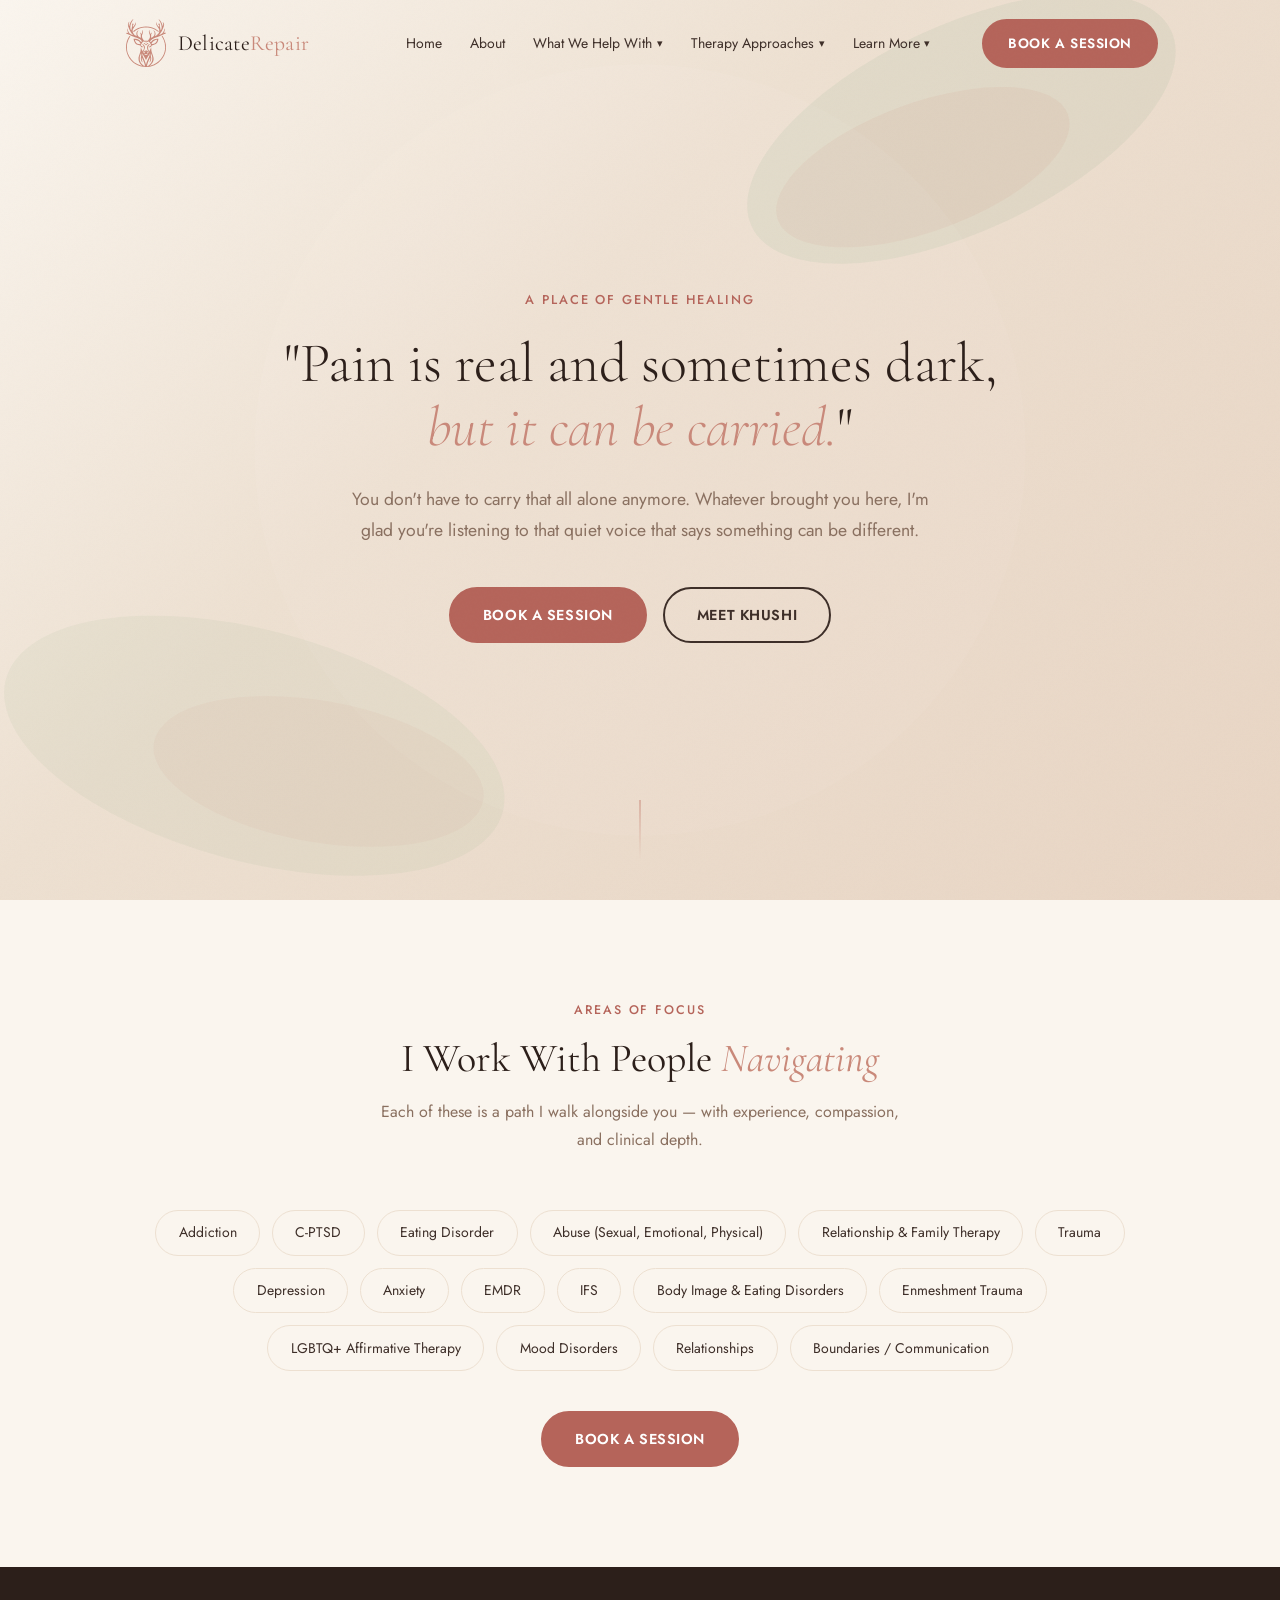
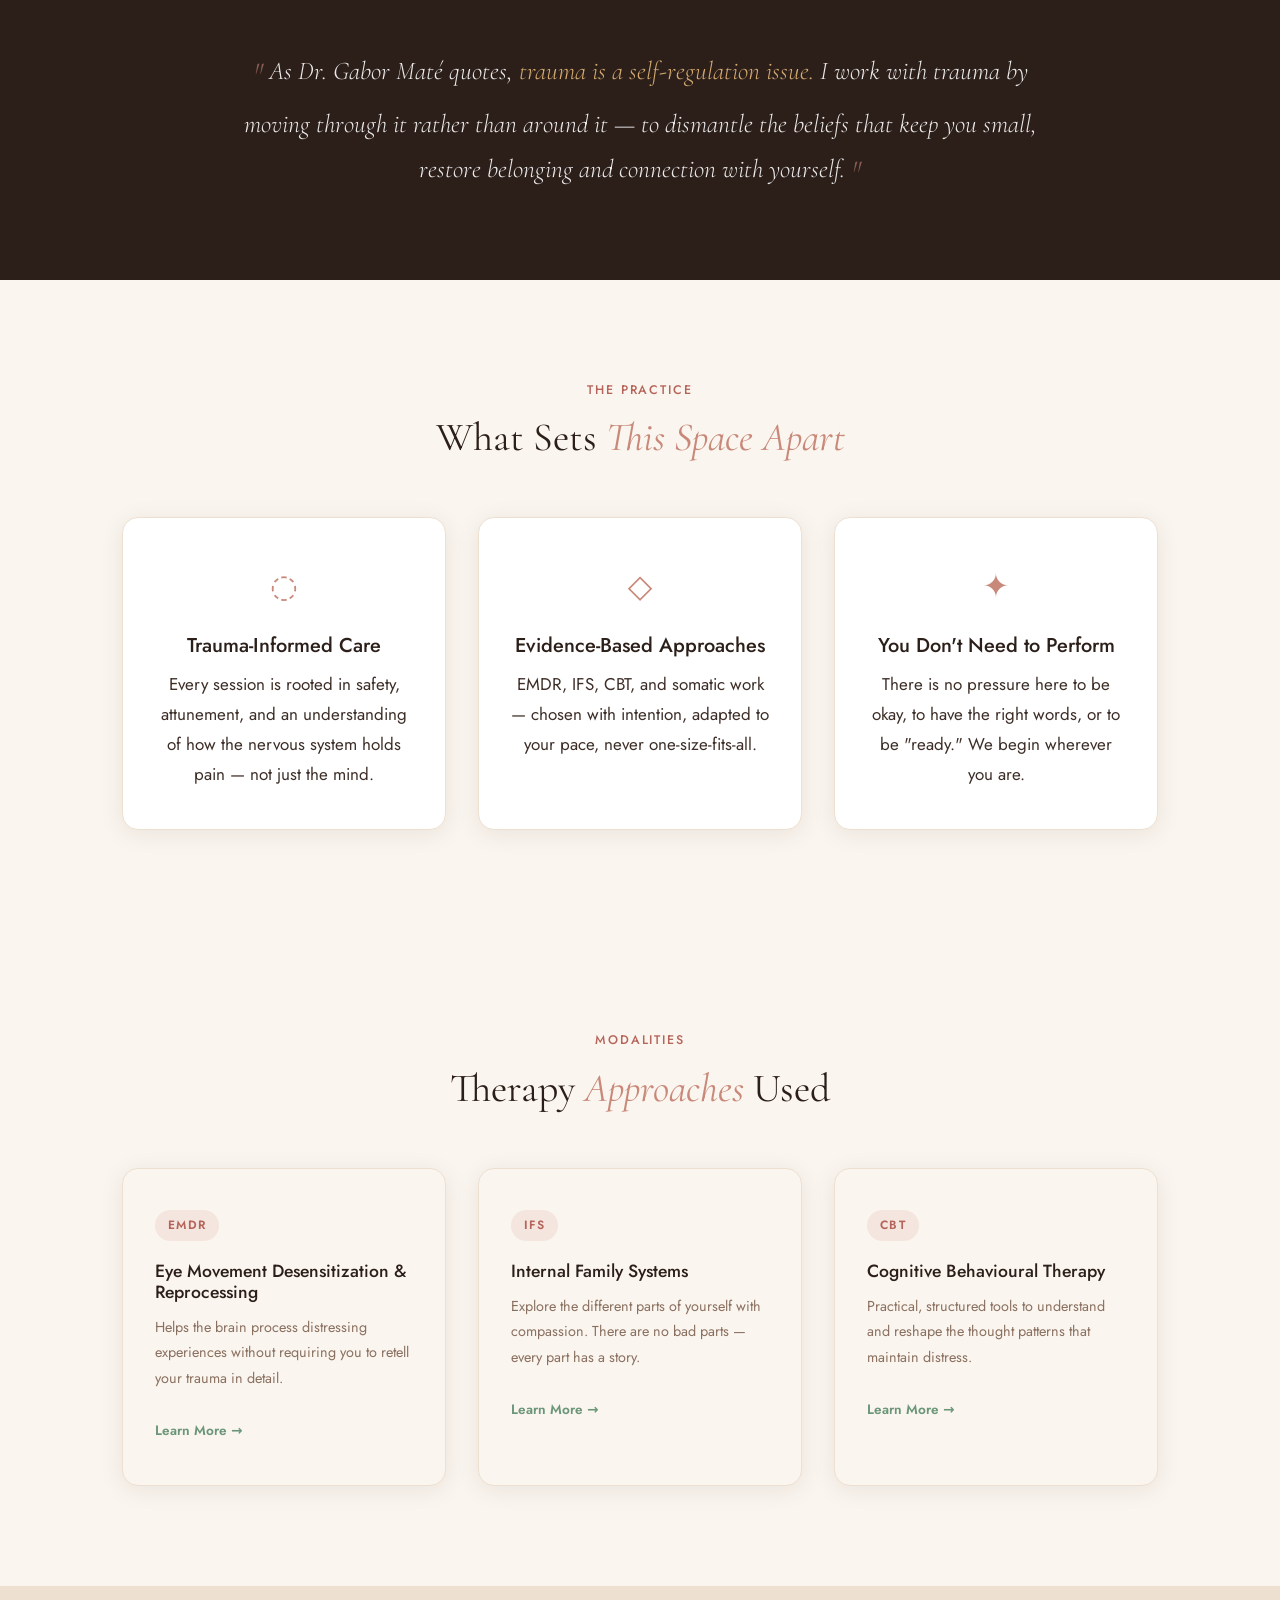
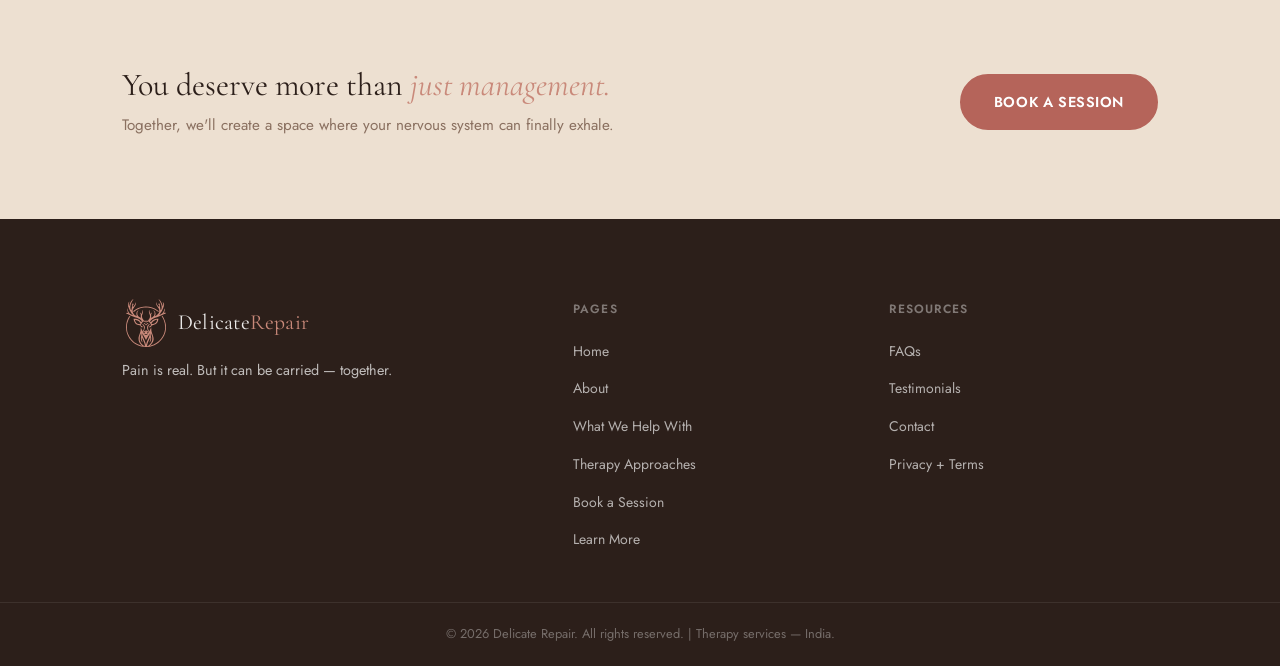
==== commit 78436714: "fixed the 2025 to 2026" ====
--- a/index.html
+++ b/index.html
@@ -16,34 +16,34 @@
     <!-- NAVBAR -->
     <nav class="navbar" id="navbar">
       <div class="nav-container">
-        <a href="/" class="nav-logo">
-          <img src="/logo2.svg" alt="Delicate Repair Logo" class="logo-mark" />
+        <a href="./index.html" class="nav-logo">
+          <img src="./logo2.svg" alt="Delicate Repair Logo" class="logo-mark" />
           <span class="logo-text">Delicate<em>Repair</em></span>
         </a>
         <ul class="nav-links" id="nav-links">
-          <li><a href="/">Home</a></li>
-          <li><a href="/about.html">About</a></li>
+          <li><a href="./index.html">Home</a></li>
+          <li><a href="./about.html">About</a></li>
           <li class="has-dropdown">
-            <a href="/specialties.html">What We Help With <span class="dropdown-arrow">▾</span></a>
+            <a href="./specialties.html">What We Help With <span class="dropdown-arrow">▾</span></a>
             <ul class="dropdown">
-              <li><a href="/specialties/trauma.html">Trauma</a></li>
-              <li><a href="/specialties/anxiety.html">Anxiety</a></li>
-              <li><a href="/specialties/depression.html">Depression</a></li>
-              <li><a href="/specialties/eating-disorders.html">Eating Disorders</a></li>
-              <li><a href="/specialties/addiction.html">Addiction</a></li>
-              <li><a href="/specialties/couples-therapy.html">Couples Therapy</a></li>
-              <li><a href="/specialties.html">All Specialties →</a></li>
+              <li><a href="./specialties/trauma.html">Trauma</a></li>
+              <li><a href="./specialties/anxiety.html">Anxiety</a></li>
+              <li><a href="./specialties/depression.html">Depression</a></li>
+              <li><a href="./specialties/eating-disorders.html">Eating Disorders</a></li>
+              <li><a href="./specialties/addiction.html">Addiction</a></li>
+              <li><a href="./specialties/couples-therapy.html">Couples Therapy</a></li>
+              <li><a href="./specialties.html">All Specialties →</a></li>
             </ul>
           </li>
           <li class="has-dropdown">
-            <a href="/approaches.html">Therapy Approaches <span class="dropdown-arrow">▾</span></a>
+            <a href="./approaches.html">Therapy Approaches <span class="dropdown-arrow">▾</span></a>
             <ul class="dropdown">
-              <li><a href="/approaches/emdr.html">EMDR</a></li>
-              <li><a href="/approaches/ifs.html">Internal Family Systems</a></li>
+              <li><a href="./approaches/emdr.html">EMDR</a></li>
+              <li><a href="./approaches/ifs.html">Internal Family Systems</a></li>
             </ul>
           </li>
           <li class="has-dropdown">
-            <a href="/learn.html">Learn More <span class="dropdown-arrow">▾</span></a>
+            <a href="./learn.html">Learn More <span class="dropdown-arrow">▾</span></a>
             <ul class="dropdown">
               <li><a href="/learn.html#faqs">FAQs</a></li>
               <li><a href="/learn.html#testimonials">Testimonials</a></li>
@@ -51,7 +51,7 @@
             </ul>
           </li>
         </ul>
-        <a href="/book.html" class="btn-primary nav-cta">Book a Session</a>
+        <a href="./book.html" class="btn-primary nav-cta">Book a Session</a>
         <button class="hamburger" id="hamburger" aria-label="Toggle menu">
           <span></span><span></span><span></span>
         </button>
@@ -79,8 +79,8 @@
           You don't have to carry that all alone anymore. Whatever brought you here, I'm glad you're listening to that quiet voice that says something can be different.
         </p>
         <div class="hero-actions">
-          <a href="/book.html" class="btn-primary">Book a Session</a>
-          <a href="/about.html" class="btn-ghost">Meet Khushi</a>
+          <a href="./book.html" class="btn-primary">Book a Session</a>
+          <a href="./about.html" class="btn-ghost">Meet Khushi</a>
         </div>
       </div>
       <a href="#works-with" class="scroll-indicator" aria-label="Scroll down">
@@ -97,25 +97,25 @@
           <p class="section-sub">Each of these is a path I walk alongside you — with experience, compassion, and clinical depth.</p>
         </div>
         <div class="pills-grid fade-in" style="--delay:0.2s">
-          <a href="/specialties/addiction.html" class="pill-tag">Addiction</a>
+          <a href="./specialties/addiction.html" class="pill-tag">Addiction</a>
           <a href="/specialties/c-ptsd.html" class="pill-tag">C-PTSD</a>
-          <a href="/specialties/eating-disorders.html" class="pill-tag">Eating Disorder</a>
-          <a href="/specialties/abuse.html" class="pill-tag">Abuse (Sexual, Emotional, Physical)</a>
-          <a href="/specialties/relationships.html" class="pill-tag">Relationship & Family Therapy</a>
-          <a href="/specialties/trauma.html" class="pill-tag">Trauma</a>
-          <a href="/specialties/depression.html" class="pill-tag">Depression</a>
-          <a href="/specialties/anxiety.html" class="pill-tag">Anxiety</a>
-          <a href="/approaches/emdr.html" class="pill-tag">EMDR</a>
-          <a href="/approaches/ifs.html" class="pill-tag">IFS</a>
-          <a href="/specialties/eating-disorders.html" class="pill-tag">Body Image & Eating Disorders</a>
-          <a href="/specialties/enmeshment-trauma.html" class="pill-tag">Enmeshment Trauma</a>
-          <a href="/specialties/lgbtq.html" class="pill-tag">LGBTQ+ Affirmative Therapy</a>
-          <a href="/specialties/mood-disorders.html" class="pill-tag">Mood Disorders</a>
-          <a href="/specialties/relationships.html" class="pill-tag">Relationships</a>
-          <a href="/specialties/boundaries.html" class="pill-tag">Boundaries / Communication</a>
+          <a href="./specialties/eating-disorders.html" class="pill-tag">Eating Disorder</a>
+          <a href="./specialties/abuse.html" class="pill-tag">Abuse (Sexual, Emotional, Physical)</a>
+          <a href="./specialties/relationships.html" class="pill-tag">Relationship & Family Therapy</a>
+          <a href="./specialties/trauma.html" class="pill-tag">Trauma</a>
+          <a href="./specialties/depression.html" class="pill-tag">Depression</a>
+          <a href="./specialties/anxiety.html" class="pill-tag">Anxiety</a>
+          <a href="./approaches/emdr.html" class="pill-tag">EMDR</a>
+          <a href="./approaches/ifs.html" class="pill-tag">IFS</a>
+          <a href="./specialties/eating-disorders.html" class="pill-tag">Body Image & Eating Disorders</a>
+          <a href="./specialties/enmeshment-trauma.html" class="pill-tag">Enmeshment Trauma</a>
+          <a href="./specialties/lgbtq.html" class="pill-tag">LGBTQ+ Affirmative Therapy</a>
+          <a href="./specialties/mood-disorders.html" class="pill-tag">Mood Disorders</a>
+          <a href="./specialties/relationships.html" class="pill-tag">Relationships</a>
+          <a href="./specialties/boundaries.html" class="pill-tag">Boundaries / Communication</a>
         </div>
         <div class="section-cta fade-in" style="--delay:0.35s">
-          <a href="/book.html" class="btn-primary">Book a Session</a>
+          <a href="./book.html" class="btn-primary">Book a Session</a>
         </div>
       </div>
     </section>
@@ -166,19 +166,19 @@
           <h2 class="section-title">Therapy <em>Approaches</em> Used</h2>
         </div>
         <div class="approach-cards">
-          <a href="/approaches/emdr.html" class="approach-card fade-in">
+          <a href="./approaches/emdr.html" class="approach-card fade-in">
             <span class="approach-abbr">EMDR</span>
             <h3>Eye Movement Desensitization & Reprocessing</h3>
             <p>Helps the brain process distressing experiences without requiring you to retell your trauma in detail.</p>
             <span class="approach-link">Learn More →</span>
           </a>
-          <a href="/approaches/ifs.html" class="approach-card fade-in" style="--delay:0.15s">
+          <a href="./approaches/ifs.html" class="approach-card fade-in" style="--delay:0.15s">
             <span class="approach-abbr">IFS</span>
             <h3>Internal Family Systems</h3>
             <p>Explore the different parts of yourself with compassion. There are no bad parts — every part has a story.</p>
             <span class="approach-link">Learn More →</span>
           </a>
-          <a href="/specialties.html" class="approach-card fade-in" style="--delay:0.3s">
+          <a href="./specialties.html" class="approach-card fade-in" style="--delay:0.3s">
             <span class="approach-abbr">CBT</span>
             <h3>Cognitive Behavioural Therapy</h3>
             <p>Practical, structured tools to understand and reshape the thought patterns that maintain distress.</p>
@@ -195,7 +195,7 @@
           <h2 class="cta-band-title">You deserve more than <em>just management.</em></h2>
           <p class="cta-band-sub">Together, we'll create a space where your nervous system can finally exhale.</p>
         </div>
-        <a href="/book.html" class="btn-primary">Book a Session</a>
+        <a href="./book.html" class="btn-primary">Book a Session</a>
       </div>
     </section>
 
@@ -203,8 +203,8 @@
     <footer class="footer">
       <div class="container footer-inner">
         <div class="footer-brand">
-          <a href="/" class="nav-logo">
-            <img src="/logo2.svg" alt="Delicate Repair Logo" class="logo-mark" />
+          <a href="./index.html" class="nav-logo">
+            <img src="./logo2.svg" alt="Delicate Repair Logo" class="logo-mark" />
             <span class="logo-text">Delicate<em>Repair</em></span>
           </a>
           <p class="footer-tagline">Pain is real. But it can be carried — together.</p>
@@ -212,12 +212,12 @@
         <div class="footer-col">
           <p class="footer-col-title">Pages</p>
           <ul>
-            <li><a href="/">Home</a></li>
-            <li><a href="/about.html">About</a></li>
-            <li><a href="/specialties.html">What We Help With</a></li>
-            <li><a href="/approaches.html">Therapy Approaches</a></li>
-            <li><a href="/book.html">Book a Session</a></li>
-            <li><a href="/learn.html">Learn More</a></li>
+            <li><a href="./index.html">Home</a></li>
+            <li><a href="./about.html">About</a></li>
+            <li><a href="./specialties.html">What We Help With</a></li>
+            <li><a href="./approaches.html">Therapy Approaches</a></li>
+            <li><a href="./book.html">Book a Session</a></li>
+            <li><a href="./learn.html">Learn More</a></li>
           </ul>
         </div>
         <div class="footer-col">
@@ -231,7 +231,7 @@
         </div>
       </div>
       <div class="footer-bottom">
-        <p>© 2025 Delicate Repair. All rights reserved. | Therapy services — India.</p>
+        <p>© 2026 Delicate Repair. All rights reserved. | Therapy services — India.</p>
       </div>
     </footer>
 
